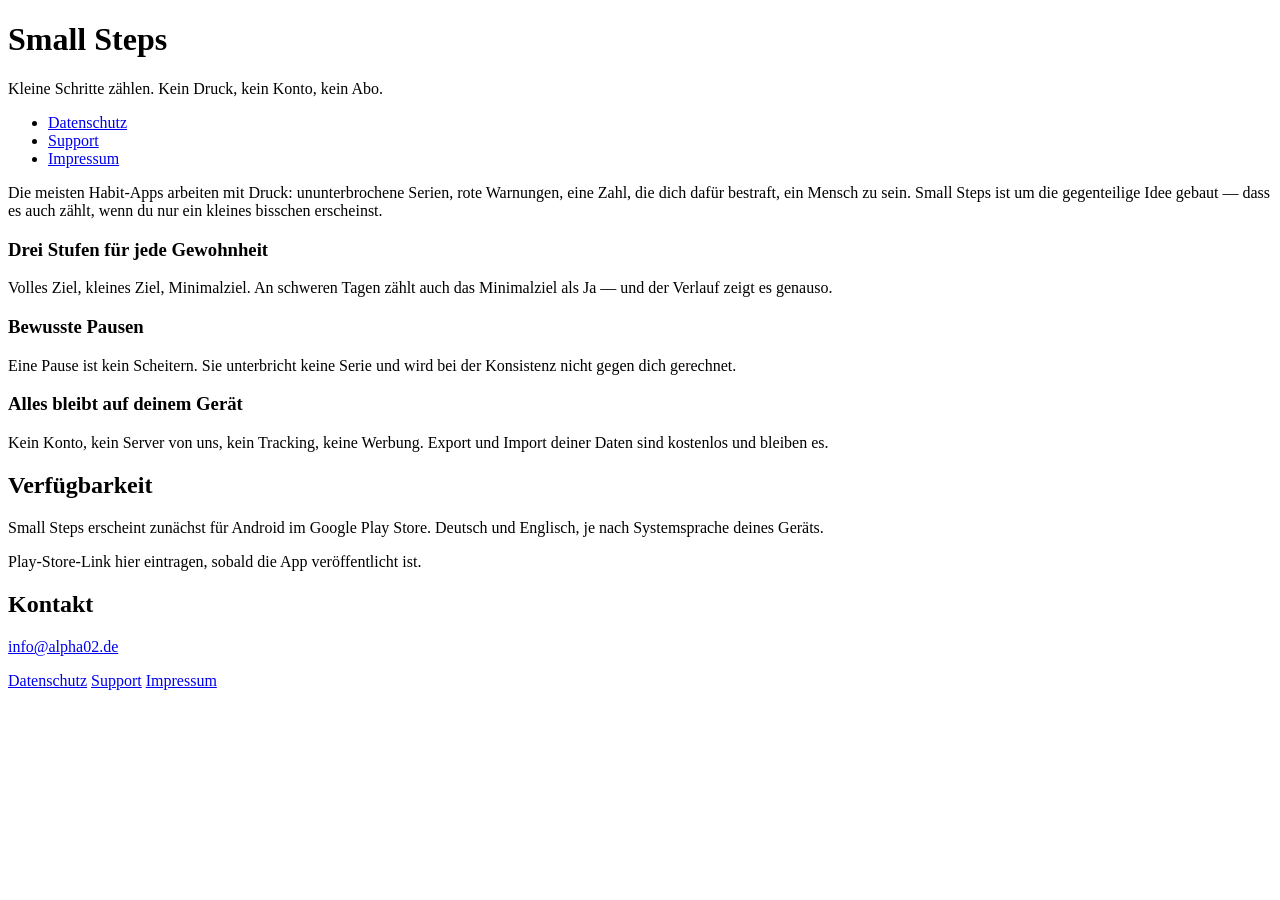
==== index.html @ b7051f44 "Add landing page" ====
<!doctype html>
<html lang="de">
  <head>
    <meta charset="utf-8" />
    <meta name="viewport" content="width=device-width, initial-scale=1" />
    <title>Small Steps – ruhiger Habit-Tracker</title>
    <meta
      name="description"
      content="Small Steps ist ein ruhiger Habit-Tracker: kein Druck, kein Konto, kein Abo."
    />
    <link rel="icon" href="icon.svg" />
    <link rel="stylesheet" href="style.css" />
  </head>
  <body>
    <header>
      <h1>Small Steps</h1>
      <p class="lede">Kleine Schritte zählen. Kein Druck, kein Konto, kein Abo.</p>
      <ul class="nav">
        <li><a href="privacy.html">Datenschutz</a></li>
        <li><a href="support.html">Support</a></li>
        <li><a href="impressum.html">Impressum</a></li>
      </ul>
    </header>

    <main>
      <p>
        Die meisten Habit-Apps arbeiten mit Druck: ununterbrochene Serien, rote Warnungen, eine
        Zahl, die dich dafür bestraft, ein Mensch zu sein. Small Steps ist um die gegenteilige Idee
        gebaut — dass es auch zählt, wenn du nur ein kleines bisschen erscheinst.
      </p>

      <div class="card">
        <h3>Drei Stufen für jede Gewohnheit</h3>
        <p>
          Volles Ziel, kleines Ziel, Minimalziel. An schweren Tagen zählt auch das Minimalziel als
          Ja — und der Verlauf zeigt es genauso.
        </p>
      </div>

      <div class="card">
        <h3>Bewusste Pausen</h3>
        <p>
          Eine Pause ist kein Scheitern. Sie unterbricht keine Serie und wird bei der Konsistenz
          nicht gegen dich gerechnet.
        </p>
      </div>

      <div class="card">
        <h3>Alles bleibt auf deinem Gerät</h3>
        <p>
          Kein Konto, kein Server von uns, kein Tracking, keine Werbung. Export und Import deiner
          Daten sind kostenlos und bleiben es.
        </p>
      </div>

      <h2>Verfügbarkeit</h2>
      <p>
        Small Steps erscheint zunächst für Android im Google Play Store. Deutsch und Englisch, je
        nach Systemsprache deines Geräts.
      </p>
      <p class="muted">
        <span class="todo">Play-Store-Link hier eintragen, sobald die App veröffentlicht ist.</span>
      </p>

      <h2>Kontakt</h2>
      <p>
        <a href="mailto:info@alpha02.de">info@alpha02.de</a>
      </p>
    </main>

    <footer>
      <a href="privacy.html">Datenschutz</a>
      <a href="support.html">Support</a>
      <a href="impressum.html">Impressum</a>
    </footer>
  </body>
</html>
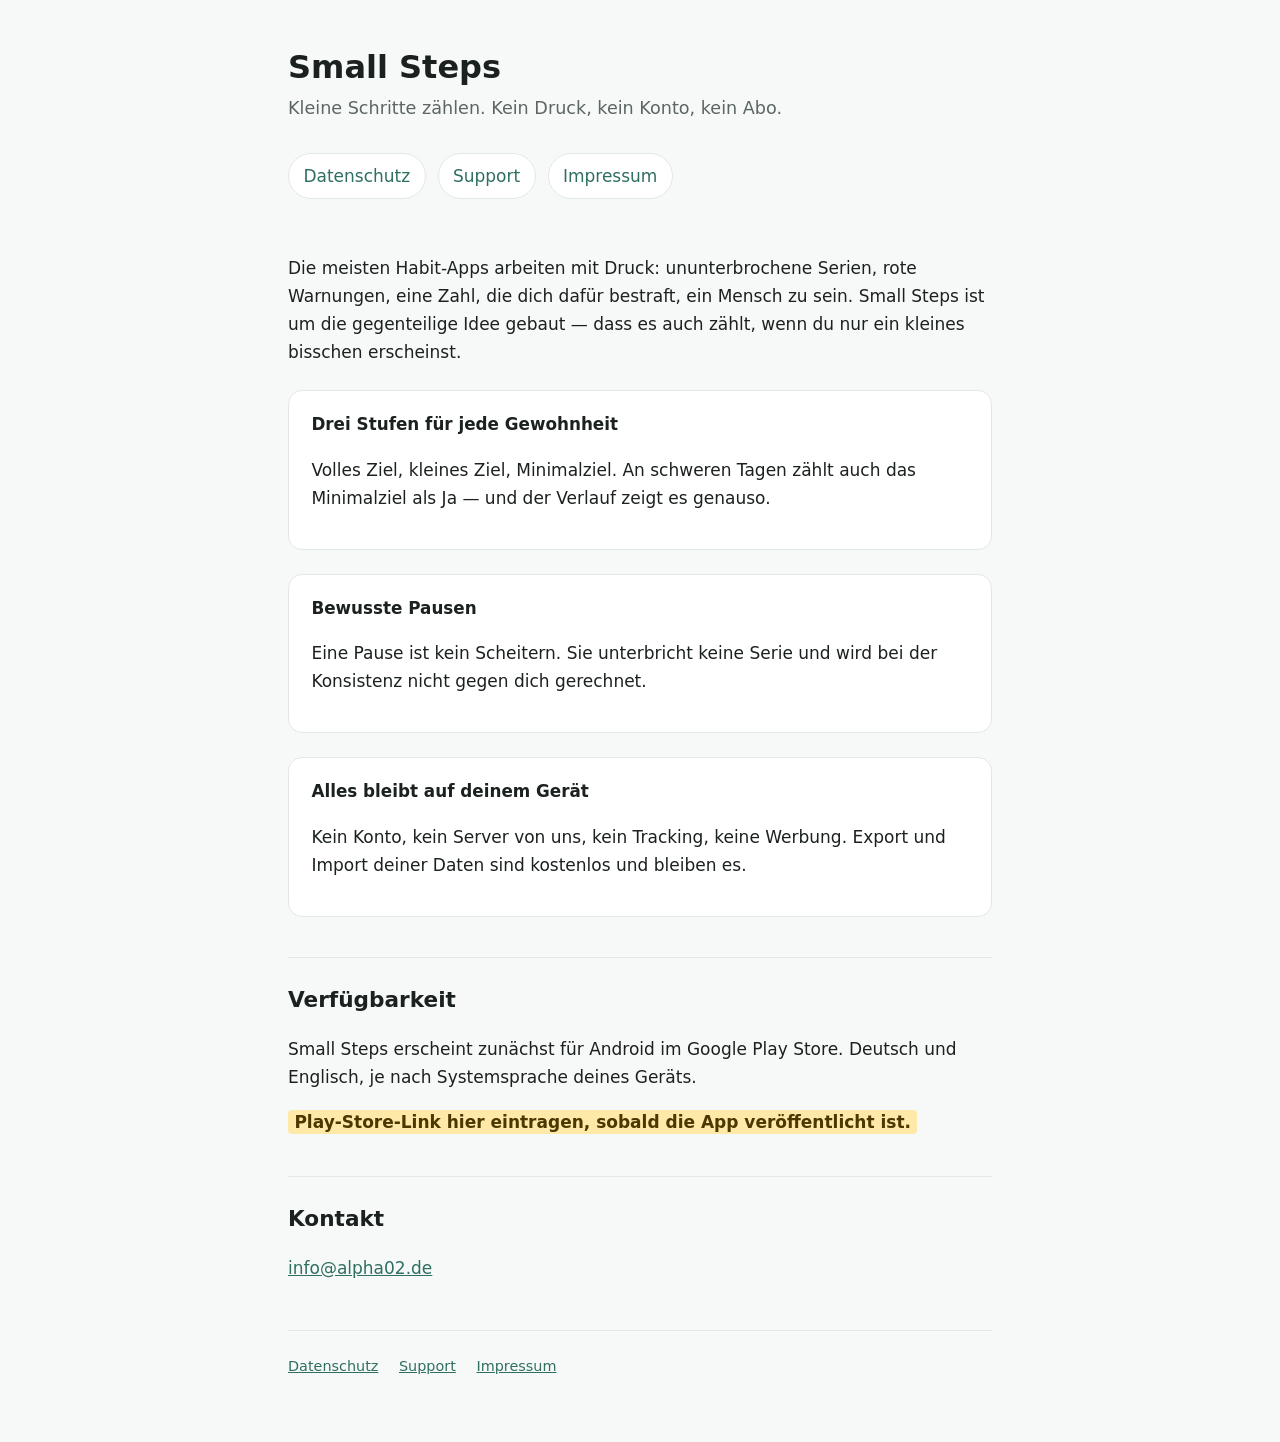
==== commit 05c48c25: "Add robots meta tag to index.html Added robots meta tag to prevent indexing." ====
--- a/index.html
+++ b/index.html
@@ -3,6 +3,7 @@
   <head>
     <meta charset="utf-8" />
     <meta name="viewport" content="width=device-width, initial-scale=1" />
+    <meta name="robots" content="noindex, nofollow" />
     <title>Small Steps – ruhiger Habit-Tracker</title>
     <meta
       name="description"
--- a/style.css
+++ b/style.css
@@ -0,0 +1,176 @@
+/*
+ * Small Steps — static site for the Play Store's required pages.
+ *
+ * Deliberately one small stylesheet, no fonts, no scripts, no trackers.
+ * A privacy policy that loaded third-party resources would undercut its own
+ * content, so everything here is self-contained.
+ */
+
+:root {
+  --bg: #f7f9f8;
+  --surface: #ffffff;
+  --text: #1b211f;
+  --muted: #5c6663;
+  --accent: #2f6f62;
+  --border: #e2e8e6;
+}
+
+@media (prefers-color-scheme: dark) {
+  :root {
+    --bg: #141817;
+    --surface: #1e2422;
+    --text: #e8edeb;
+    --muted: #9aa5a1;
+    --accent: #7fbfae;
+    --border: #2c3432;
+  }
+}
+
+* {
+  box-sizing: border-box;
+}
+
+body {
+  margin: 0;
+  padding: 0 1.25rem 4rem;
+  background: var(--bg);
+  color: var(--text);
+  font-family: system-ui, -apple-system, "Segoe UI", Roboto, sans-serif;
+  font-size: 17px;
+  line-height: 1.65;
+  -webkit-text-size-adjust: 100%;
+}
+
+main,
+header,
+footer {
+  max-width: 44rem;
+  margin: 0 auto;
+}
+
+header {
+  padding: 3rem 0 1rem;
+}
+
+h1 {
+  font-size: 2rem;
+  line-height: 1.2;
+  margin: 0 0 0.5rem;
+}
+
+h2 {
+  font-size: 1.35rem;
+  margin: 2.5rem 0 0.75rem;
+  padding-top: 1.5rem;
+  border-top: 1px solid var(--border);
+}
+
+h3 {
+  font-size: 1.05rem;
+  margin: 1.75rem 0 0.5rem;
+}
+
+.lede {
+  font-size: 1.1rem;
+  color: var(--muted);
+  margin: 0 0 1.5rem;
+}
+
+a {
+  color: var(--accent);
+}
+
+a:focus-visible,
+button:focus-visible {
+  outline: 3px solid var(--accent);
+  outline-offset: 2px;
+}
+
+.nav {
+  display: flex;
+  flex-wrap: wrap;
+  gap: 0.75rem;
+  padding: 0 0 1rem;
+  margin: 0;
+  list-style: none;
+}
+
+.nav a {
+  display: inline-block;
+  padding: 0.5rem 0.9rem;
+  border: 1px solid var(--border);
+  border-radius: 999px;
+  background: var(--surface);
+  text-decoration: none;
+}
+
+.card {
+  background: var(--surface);
+  border: 1px solid var(--border);
+  border-radius: 14px;
+  padding: 1.25rem 1.4rem;
+  margin: 1.5rem 0;
+}
+
+.card h3 {
+  margin-top: 0;
+}
+
+.muted {
+  color: var(--muted);
+}
+
+.updated {
+  color: var(--muted);
+  font-size: 0.9rem;
+}
+
+/* Marks values the site owner still has to fill in. Impossible to miss. */
+.todo {
+  background: #ffe9a8;
+  color: #4a3800;
+  padding: 0.1rem 0.4rem;
+  border-radius: 4px;
+  font-weight: 600;
+}
+
+@media (prefers-color-scheme: dark) {
+  .todo {
+    background: #6b5300;
+    color: #ffeeb0;
+  }
+}
+
+ul {
+  padding-left: 1.25rem;
+}
+
+li {
+  margin: 0.35rem 0;
+}
+
+code {
+  background: var(--surface);
+  border: 1px solid var(--border);
+  border-radius: 5px;
+  padding: 0.1rem 0.35rem;
+  font-size: 0.9em;
+}
+
+footer {
+  margin-top: 3rem;
+  padding-top: 1.5rem;
+  border-top: 1px solid var(--border);
+  color: var(--muted);
+  font-size: 0.9rem;
+}
+
+footer a {
+  margin-right: 1rem;
+}
+
+.lang-note {
+  font-size: 0.9rem;
+  color: var(--muted);
+  margin-bottom: 2rem;
+}
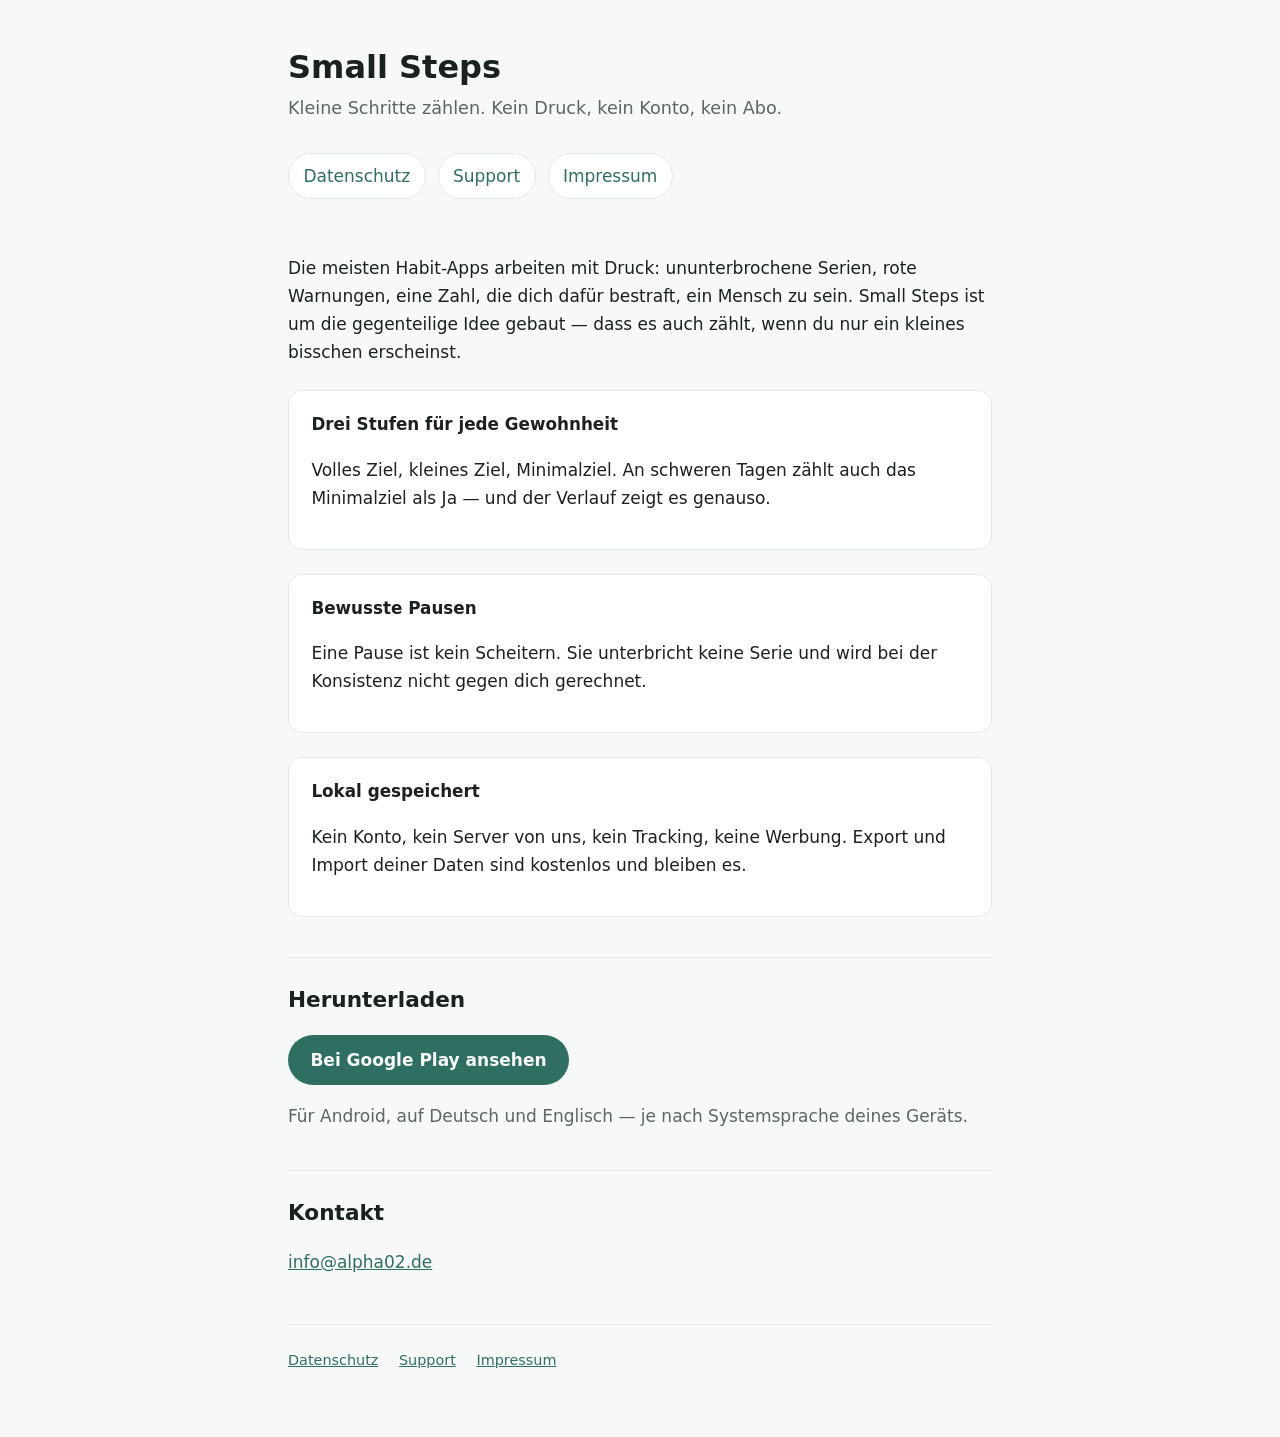
==== commit 9c22595e: "Impressum und Datenschutzerklärung überarbeiten Impressum: Hinweis-Karte und die Bemerkung zur fehle" ====
--- a/index.html
+++ b/index.html
@@ -3,7 +3,6 @@
   <head>
     <meta charset="utf-8" />
     <meta name="viewport" content="width=device-width, initial-scale=1" />
-    <meta name="robots" content="noindex, nofollow" />
     <title>Small Steps – ruhiger Habit-Tracker</title>
     <meta
       name="description"
@@ -47,20 +46,24 @@
       </div>
 
       <div class="card">
-        <h3>Alles bleibt auf deinem Gerät</h3>
+        <h3>Lokal gespeichert</h3>
         <p>
           Kein Konto, kein Server von uns, kein Tracking, keine Werbung. Export und Import deiner
           Daten sind kostenlos und bleiben es.
         </p>
       </div>
 
-      <h2>Verfügbarkeit</h2>
+      <h2>Herunterladen</h2>
       <p>
-        Small Steps erscheint zunächst für Android im Google Play Store. Deutsch und Englisch, je
-        nach Systemsprache deines Geräts.
+        <a
+          class="cta"
+          href="https://play.google.com/store/apps/details?id=io.github.manuelgutcreate.smallsteps"
+          rel="noopener"
+          >Bei Google Play ansehen</a
+        >
       </p>
       <p class="muted">
-        <span class="todo">Play-Store-Link hier eintragen, sobald die App veröffentlicht ist.</span>
+        Für Android, auf Deutsch und Englisch — je nach Systemsprache deines Geräts.
       </p>
 
       <h2>Kontakt</h2>
--- a/style.css
+++ b/style.css
@@ -125,20 +125,23 @@
   font-size: 0.9rem;
 }
 
-/* Marks values the site owner still has to fill in. Impossible to miss. */
-.todo {
-  background: #ffe9a8;
-  color: #4a3800;
-  padding: 0.1rem 0.4rem;
-  border-radius: 4px;
+/*
+ * The one action the landing page asks for. Deliberately a plain link with a
+ * button's weight rather than a Google Play badge image: the badge would be a
+ * third-party asset on a page whose whole argument is that it loads none.
+ */
+.cta {
+  display: inline-block;
+  padding: 0.7rem 1.4rem;
+  border-radius: 999px;
+  background: var(--accent);
+  color: var(--bg);
   font-weight: 600;
+  text-decoration: none;
 }
 
-@media (prefers-color-scheme: dark) {
-  .todo {
-    background: #6b5300;
-    color: #ffeeb0;
-  }
+.cta:hover {
+  filter: brightness(1.08);
 }
 
 ul {
